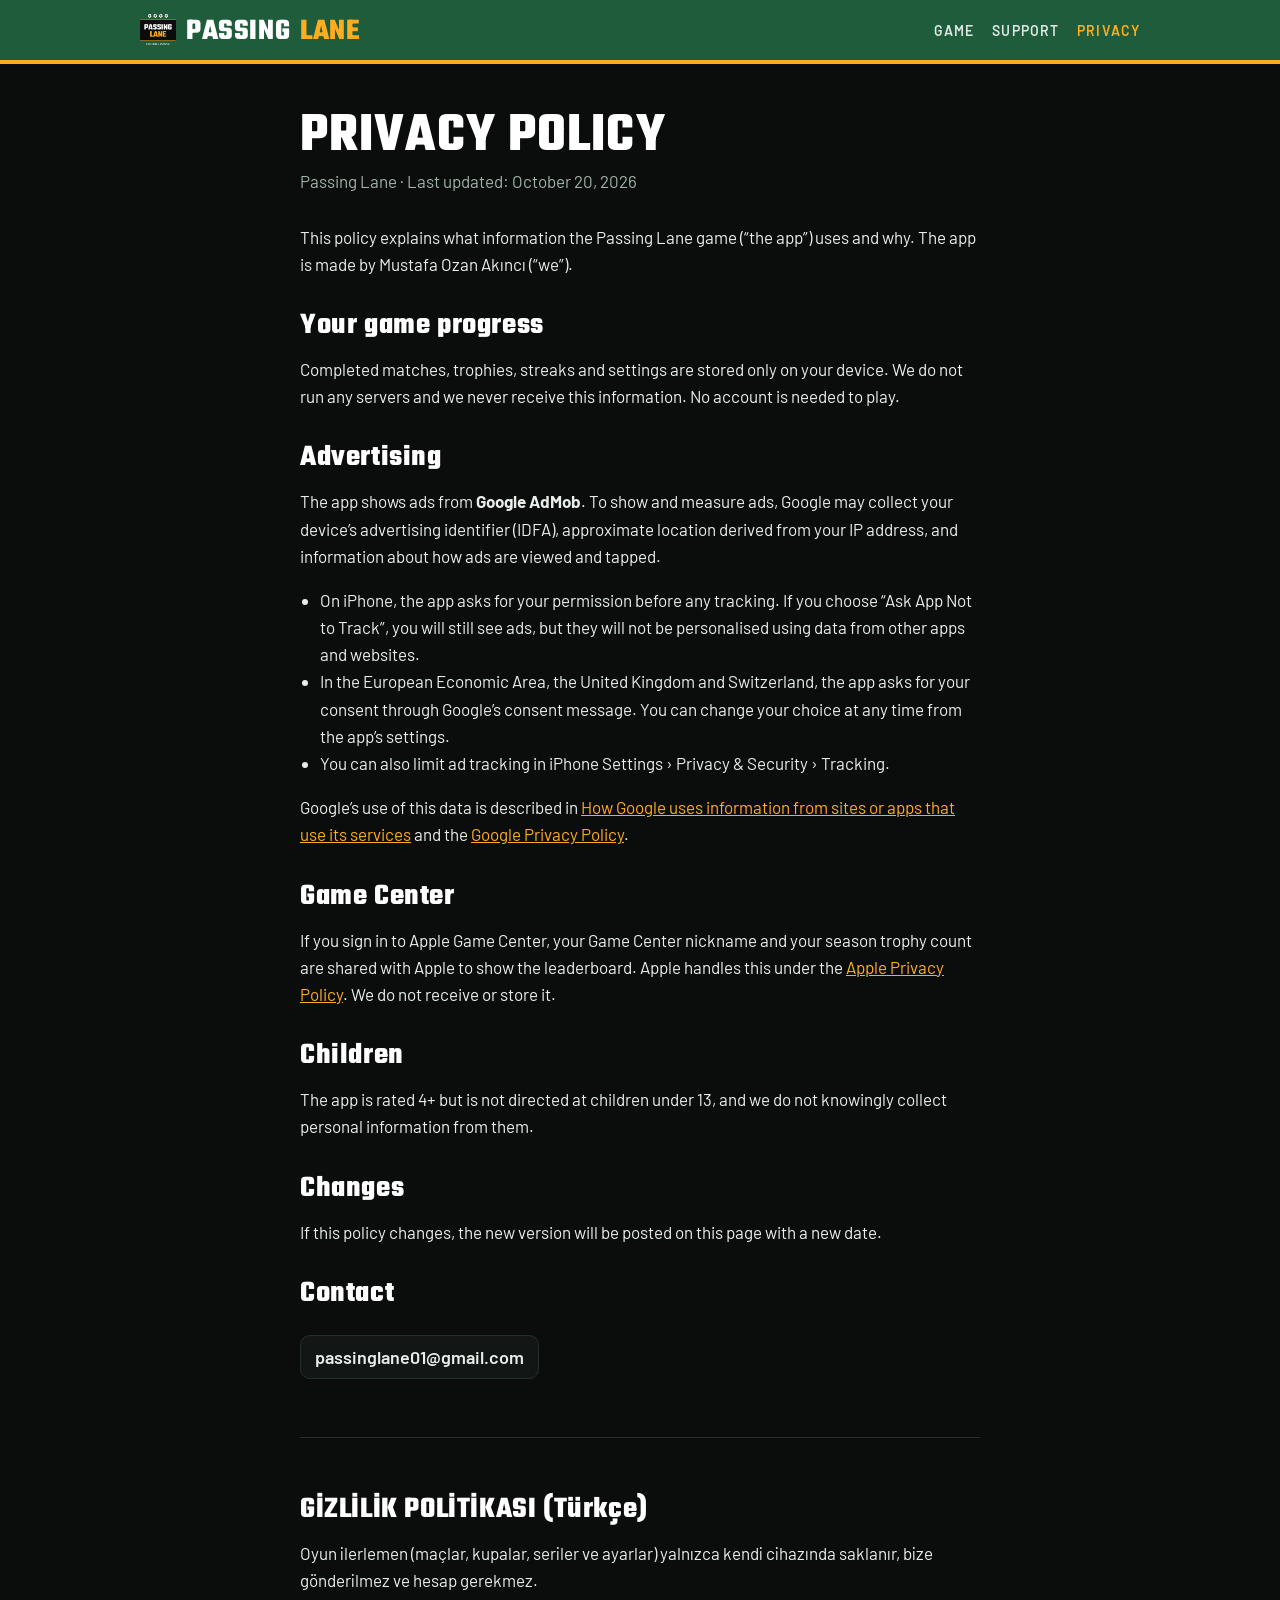
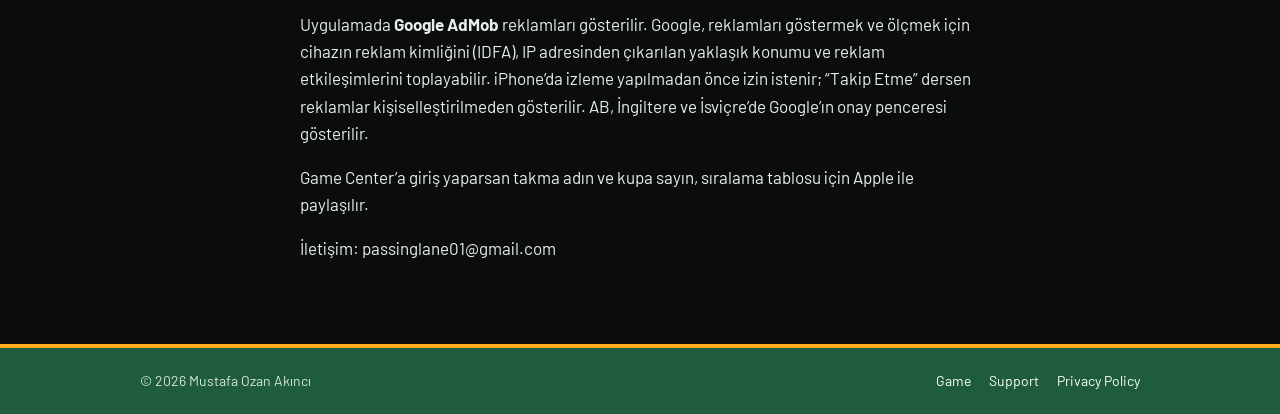
==== privacy.html @ acf5ea75 "Add files via upload" ====
<!doctype html>
<html lang="en">
<head>
<meta charset="utf-8">
<meta name="viewport" content="width=device-width, initial-scale=1, viewport-fit=cover">
<title>Privacy Policy – Passing Lane</title>
<meta name="description" content="Privacy Policy for the Passing Lane iPhone game.">
<meta property="og:title" content="Privacy Policy – Passing Lane">
<meta property="og:description" content="Privacy Policy for the Passing Lane iPhone game.">
<meta property="og:image" content="assets/icon.png">
<link rel="icon" href="assets/favicon.png">
<link rel="apple-touch-icon" href="assets/apple-touch-icon.png">
<meta name="apple-itunes-app" content="app-id=6824521331">
<link rel="preconnect" href="https://fonts.googleapis.com">
<link rel="preconnect" href="https://fonts.gstatic.com" crossorigin>
<link rel="stylesheet" href="https://fonts.googleapis.com/css2?family=Teko:wght@600;700&family=Barlow:ital,wght@0,400;0,600;0,700;1,700&display=swap">
<link rel="stylesheet" href="assets/style.css">
</head>
<body>
<header class="top"><div class="wrap">
  <a class="brand" href="./"><img src="assets/icon.png" alt="" width="36" height="36">PASSING <span>LANE</span></a>
  <nav aria-label="Site">
    <a href="./">Game</a>
    <a href="support.html">Support</a>
    <a href="privacy.html" aria-current="page">Privacy</a>
  </nav>
</div></header>

<main class="wrap doc">
  <h1>PRIVACY POLICY</h1>
  <p class="meta">Passing Lane · Last updated: October 20, 2026</p>

  <p>This policy explains what information the Passing Lane game (“the app”) uses and why. The app is made by Mustafa Ozan Akıncı (“we”).</p>

  <h2>Your game progress</h2>
  <p>Completed matches, trophies, streaks and settings are stored only on your device. We do not run any servers and we never receive this information. No account is needed to play.</p>

  <h2>Advertising</h2>
  <p>The app shows ads from <strong>Google AdMob</strong>. To show and measure ads, Google may collect your device’s advertising identifier (IDFA), approximate location derived from your IP address, and information about how ads are viewed and tapped.</p>
  <ul>
    <li>On iPhone, the app asks for your permission before any tracking. If you choose “Ask App Not to Track”, you will still see ads, but they will not be personalised using data from other apps and websites.</li>
    <li>In the European Economic Area, the United Kingdom and Switzerland, the app asks for your consent through Google’s consent message. You can change your choice at any time from the app’s settings.</li>
    <li>You can also limit ad tracking in iPhone Settings › Privacy &amp; Security › Tracking.</li>
  </ul>
  <p>Google’s use of this data is described in <a href="https://policies.google.com/technologies/partner-sites">How Google uses information from sites or apps that use its services</a> and the <a href="https://policies.google.com/privacy">Google Privacy Policy</a>.</p>

  <h2>Game Center</h2>
  <p>If you sign in to Apple Game Center, your Game Center nickname and your season trophy count are shared with Apple to show the leaderboard. Apple handles this under the <a href="https://www.apple.com/legal/privacy/">Apple Privacy Policy</a>. We do not receive or store it.</p>

  <h2>Children</h2>
  <p>The app is rated 4+ but is not directed at children under 13, and we do not knowingly collect personal information from them.</p>

  <h2>Changes</h2>
  <p>If this policy changes, the new version will be posted on this page with a new date.</p>

  <h2>Contact</h2>
  <p class="mail">passinglane01@gmail.com</p>

  <section class="tr" lang="tr">
    <h2>GİZLİLİK POLİTİKASI (Türkçe)</h2>
    <p>Oyun ilerlemen (maçlar, kupalar, seriler ve ayarlar) yalnızca kendi cihazında saklanır, bize gönderilmez ve hesap gerekmez.</p>
    <p>Uygulamada <strong>Google AdMob</strong> reklamları gösterilir. Google, reklamları göstermek ve ölçmek için cihazın reklam kimliğini (IDFA), IP adresinden çıkarılan yaklaşık konumu ve reklam etkileşimlerini toplayabilir. iPhone’da izleme yapılmadan önce izin istenir; “Takip Etme” dersen reklamlar kişiselleştirilmeden gösterilir. AB, İngiltere ve İsviçre’de Google’ın onay penceresi gösterilir.</p>
    <p>Game Center’a giriş yaparsan takma adın ve kupa sayın, sıralama tablosu için Apple ile paylaşılır.</p>
    <p>İletişim: passinglane01@gmail.com</p>
  </section>
</main>
<footer><div class="wrap">
  <span>© 2026 Mustafa Ozan Akıncı</span>
  <span><a href="./">Game</a><a href="support.html">Support</a><a href="privacy.html">Privacy Policy</a></span>
</div></footer>
</body>
</html>
---- assets/style.css ----
/* Passing Lane site — same language as the app icon:
   pitch-green bands, a black middle, amber hairlines, Teko display + Barlow body. */
:root{
  --green:#1e5c3b; --green-2:#174a2f; --black:#0b0d0c; --panel:#121614;
  --amber:#ffad1f; --orange:#ff5a36; --white:#ffffff; --ink:#e8efea; --muted:#9db3a6; --line:#26302b;
  --display:'Teko','Arial Narrow',Impact,sans-serif;
  --body:'Barlow',system-ui,-apple-system,'Segoe UI',sans-serif;
  color-scheme:dark;
}
*{box-sizing:border-box}
html{-webkit-text-size-adjust:100%}
body{margin:0;background:var(--black);color:var(--ink);font:400 17px/1.6 var(--body)}
a{color:var(--amber)}
img{max-width:100%;display:block}
.wrap{max-width:1040px;margin:0 auto;padding-left:max(20px,env(safe-area-inset-left,0px));padding-right:max(20px,env(safe-area-inset-right,0px))}

/* top bar */
.top{background:var(--green);border-bottom:4px solid var(--amber)}
.top .wrap{display:flex;align-items:center;justify-content:space-between;gap:16px;padding-block:12px}
.brand{display:flex;align-items:center;gap:10px;text-decoration:none;color:var(--white);font:700 30px/1 var(--display);letter-spacing:.02em;padding-top:4px}
.brand img{width:36px;height:36px;border-radius:9px;margin-top:-4px}
.brand span{color:var(--amber)}
nav{display:flex;gap:18px;flex-wrap:wrap}
nav a{color:var(--white);text-decoration:none;font:600 14px var(--body);letter-spacing:.08em;text-transform:uppercase;opacity:.85}
nav a:hover,nav a[aria-current="page"]{opacity:1;color:var(--amber)}

/* hero: the icon, opened up into a page */
.hero{background:var(--black);text-align:center;padding-block:64px 56px}
.hero h1{margin:0;font:700 clamp(64px,15vw,150px)/.8 var(--display);letter-spacing:.01em;color:var(--white)}
.hero h1 span{color:var(--amber)}
.hero .kicker{display:inline-block;margin-top:18px;font:italic 700 clamp(16px,2.6vw,22px) var(--body);letter-spacing:.18em;text-transform:uppercase;color:var(--white)}
.hero p{max-width:560px;margin:18px auto 0;color:var(--muted);font-size:18px;text-wrap:balance}
.cta{display:inline-flex;align-items:center;gap:10px;margin-top:28px;background:var(--amber);color:#17110a;text-decoration:none;font:700 17px var(--body);letter-spacing:.04em;padding:14px 26px;border-radius:12px}
.cta:hover{filter:brightness(1.05)}
.cta svg{width:22px;height:22px}
.facts{display:flex;justify-content:center;flex-wrap:wrap;gap:8px 22px;margin:26px 0 0;padding:0;list-style:none;color:var(--ink);font:600 14px var(--body);letter-spacing:.06em;text-transform:uppercase}
.facts b{font:700 26px/1 var(--display);color:var(--amber);margin-right:6px;letter-spacing:.02em}

.band{height:56px;background:var(--green);border-top:4px solid var(--amber);border-bottom:4px solid var(--amber)}

/* screenshots */
.shots{padding-block:56px}
.shots .grid{display:grid;grid-template-columns:repeat(4,minmax(0,1fr));gap:18px}
.shot{margin:0}
.shot img{border-radius:20px;border:1px solid var(--line)}
.shot figcaption{margin-top:10px;font:600 15px/1.35 var(--body);color:var(--ink)}
.shot figcaption small{display:block;font-weight:400;color:var(--muted);font-size:14px}

/* how to play */
.how{background:var(--panel);border-top:1px solid var(--line);border-bottom:1px solid var(--line);padding-block:56px}
h2{margin:0 0 22px;font:700 44px/.9 var(--display);letter-spacing:.02em;color:var(--white)}
h2 span{color:var(--amber)}
.rules{display:grid;grid-template-columns:repeat(2,minmax(0,1fr));gap:14px 32px;margin:0;padding:0;list-style:none}
.rules li{display:flex;gap:14px;align-items:flex-start}
.tok{flex:none;width:38px;height:38px;border-radius:50%;display:grid;place-items:center;font:700 22px/1 var(--display);padding-top:3px;background:#12203a;color:#fff;border:2.5px solid #fff}
.tok.g{background:#f6c83b;color:#12203a}
.tok.d{border-radius:5px;width:14px;margin-inline:12px;background:#2f6fe0}
.tok.p{border-radius:8px;height:14px;margin-block:12px;background:var(--orange);border-color:var(--orange)}
.rules b{color:var(--white)}

/* modes */
.modes{padding-block:56px}
.modes .grid{display:grid;grid-template-columns:repeat(3,minmax(0,1fr));gap:18px}
.mode{border:1px solid var(--line);border-top:4px solid var(--amber);border-radius:6px;padding:20px;background:var(--panel)}
.mode h3{margin:0 0 6px;font:700 30px/1 var(--display);letter-spacing:.03em;color:var(--white);padding-top:3px}
.mode p{margin:0;color:var(--muted)}

/* text pages */
.doc{max-width:720px;padding-block:48px 64px}
.doc h1{margin:0 0 6px;font:700 56px/.9 var(--display);color:var(--white);letter-spacing:.02em}
.doc .meta{color:var(--muted);margin:0 0 28px}
.doc h2{font-size:30px;margin:34px 0 10px}
.doc p,.doc li{color:var(--ink)}
.doc ul{padding-left:20px}
.doc .mail{display:inline-block;font:600 18px var(--body);background:var(--panel);border:1px solid var(--line);padding:10px 14px;border-radius:10px;user-select:all}
details{border-bottom:1px solid var(--line);padding:14px 0}
summary{cursor:pointer;font:600 18px var(--body);color:var(--white);list-style:none}
summary::-webkit-details-marker{display:none}
summary::after{content:"+";float:right;color:var(--amber);font-weight:700}
details[open] summary::after{content:"−"}
details p{margin:10px 0 0;color:var(--muted)}
.tr{margin-top:40px;padding-top:24px;border-top:1px solid var(--line)}

/* footer */
footer{background:var(--green);border-top:4px solid var(--amber)}
footer .wrap{display:flex;justify-content:space-between;align-items:center;flex-wrap:wrap;gap:12px;padding-block:22px;font-size:14px;color:#d7e6dc}
footer a{color:var(--white);text-decoration:none;margin-left:18px}
footer a:first-child{margin-left:0}
footer a:hover{color:var(--amber)}

a:focus-visible,summary:focus-visible{outline:2px solid var(--amber);outline-offset:3px;border-radius:4px}

@media (max-width:820px){
  .shots .grid{grid-template-columns:repeat(2,minmax(0,1fr))}
  .modes .grid,.rules{grid-template-columns:minmax(0,1fr)}
}
@media (max-width:520px){
  nav{gap:12px}
  nav a{font-size:12px}
  .brand{font-size:24px}.brand img{width:30px;height:30px}
  .hero{padding-block:44px 40px}
}
@media (max-width:520px){
  .top .wrap{flex-direction:column;align-items:flex-start;gap:8px;padding-block:10px}
  nav{gap:18px}
}
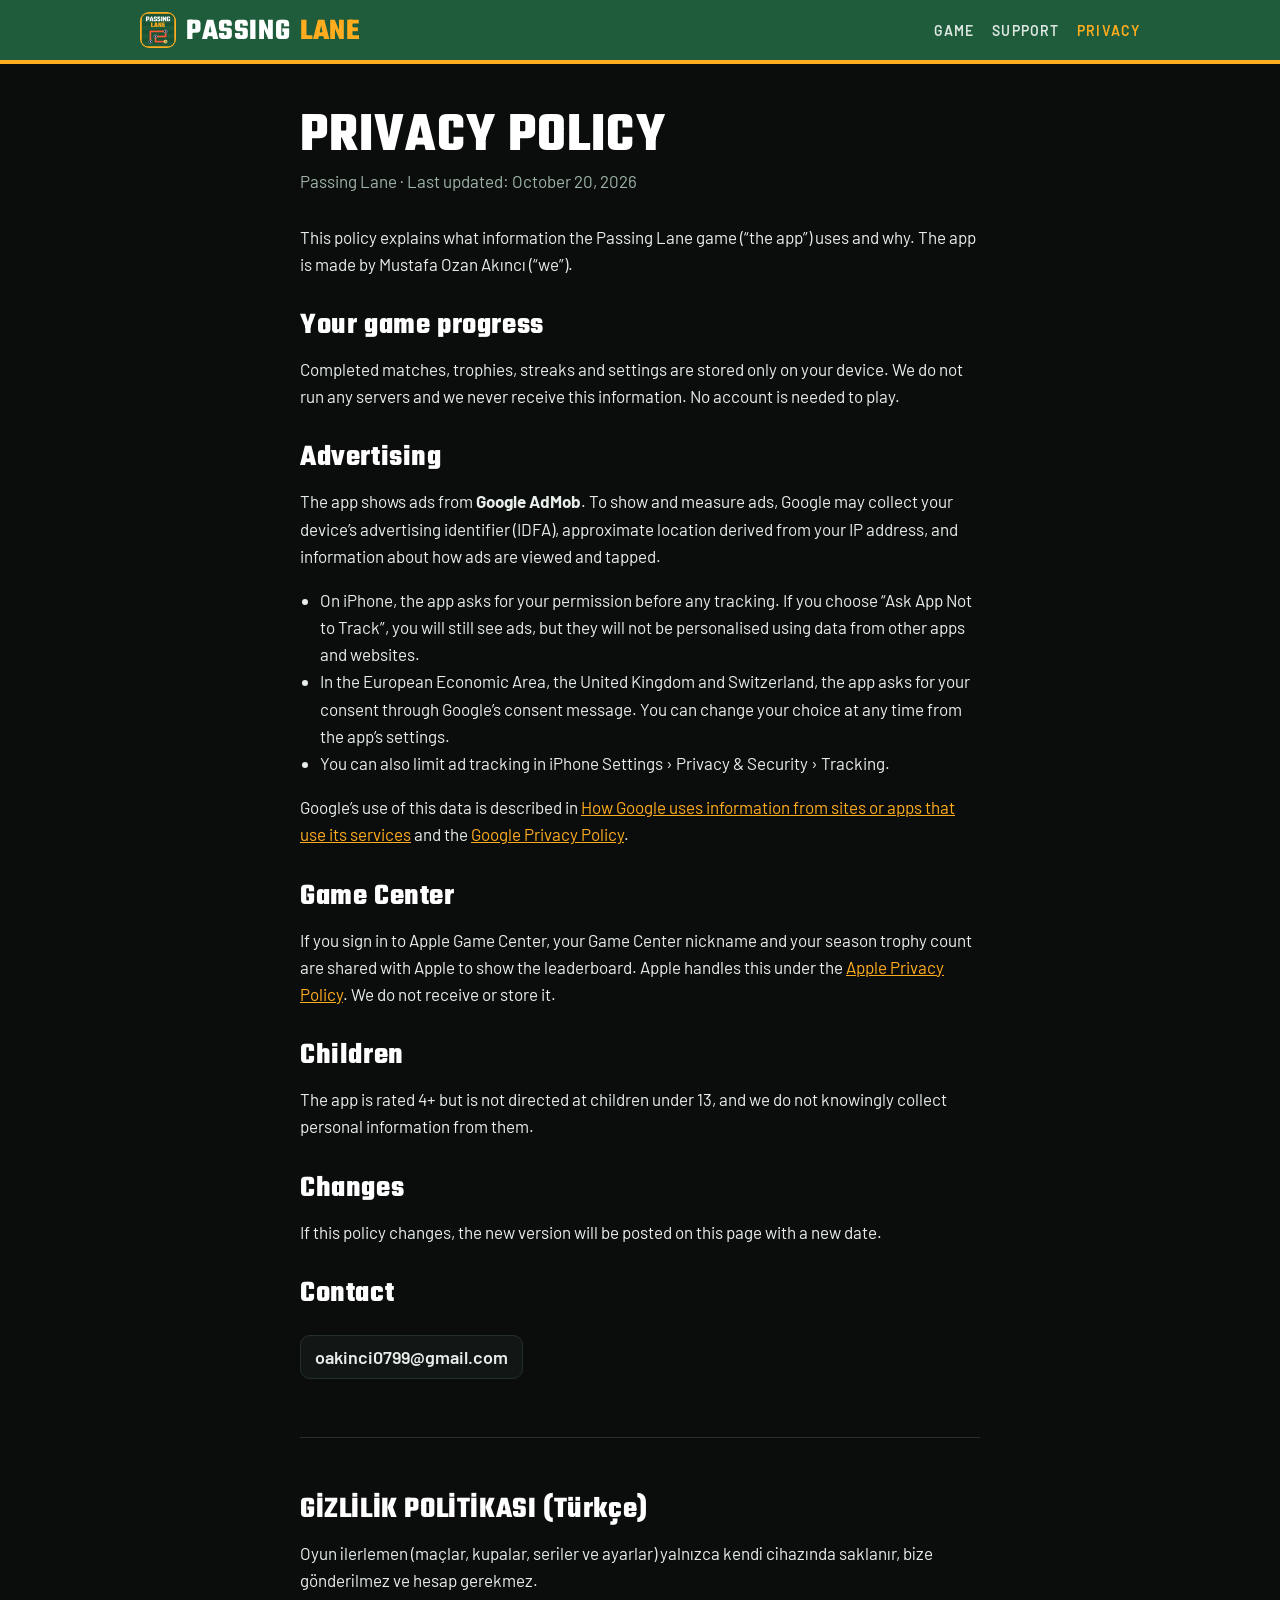
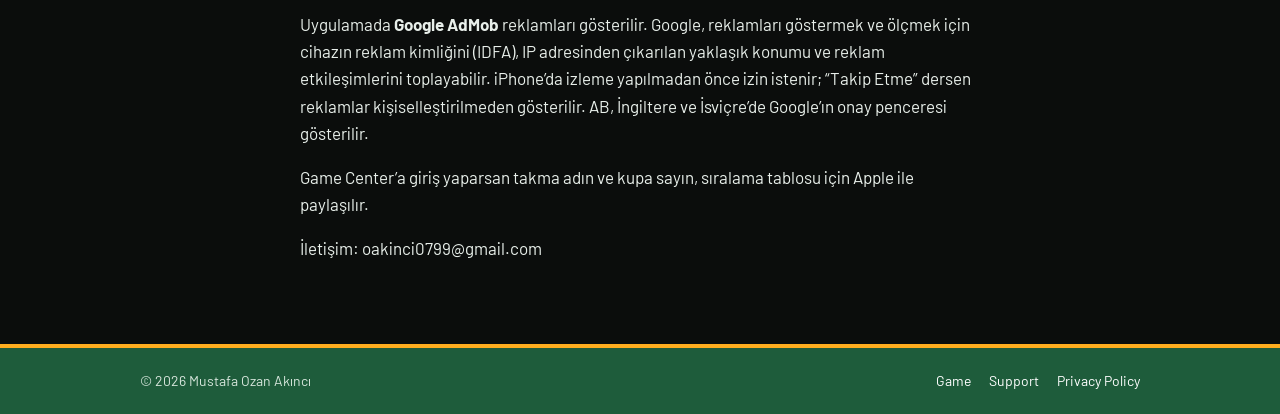
==== commit 5b0846a4: "Add files via upload" ====
--- a/privacy.html
+++ b/privacy.html
@@ -54,14 +54,14 @@
   <p>If this policy changes, the new version will be posted on this page with a new date.</p>
 
   <h2>Contact</h2>
-  <p class="mail">passinglane01@gmail.com</p>
+  <p class="mail">oakinci0799@gmail.com</p>
 
   <section class="tr" lang="tr">
     <h2>GİZLİLİK POLİTİKASI (Türkçe)</h2>
     <p>Oyun ilerlemen (maçlar, kupalar, seriler ve ayarlar) yalnızca kendi cihazında saklanır, bize gönderilmez ve hesap gerekmez.</p>
     <p>Uygulamada <strong>Google AdMob</strong> reklamları gösterilir. Google, reklamları göstermek ve ölçmek için cihazın reklam kimliğini (IDFA), IP adresinden çıkarılan yaklaşık konumu ve reklam etkileşimlerini toplayabilir. iPhone’da izleme yapılmadan önce izin istenir; “Takip Etme” dersen reklamlar kişiselleştirilmeden gösterilir. AB, İngiltere ve İsviçre’de Google’ın onay penceresi gösterilir.</p>
     <p>Game Center’a giriş yaparsan takma adın ve kupa sayın, sıralama tablosu için Apple ile paylaşılır.</p>
-    <p>İletişim: passinglane01@gmail.com</p>
+    <p>İletişim: oakinci0799@gmail.com</p>
   </section>
 </main>
 <footer><div class="wrap">
--- a/assets/style.css
+++ b/assets/style.css
@@ -11,7 +11,7 @@
 html{-webkit-text-size-adjust:100%}
 body{margin:0;background:var(--black);color:var(--ink);font:400 17px/1.6 var(--body)}
 a{color:var(--amber)}
-img{max-width:100%;display:block}
+img{max-width:100%;height:auto;display:block}
 .wrap{max-width:1040px;margin:0 auto;padding-left:max(20px,env(safe-area-inset-left,0px));padding-right:max(20px,env(safe-area-inset-right,0px))}
 
 /* top bar */
@@ -104,3 +104,6 @@
   .top .wrap{flex-direction:column;align-items:flex-start;gap:8px;padding-block:10px}
   nav{gap:18px}
 }
+/* screenshots sit in a slim phone-style frame and never grow past a phone's size */
+.shot img{border:6px solid #1a1f1c;border-radius:26px;max-width:260px;width:100%;margin-inline:auto;background:#0b0d0c}
+.shot figcaption{text-align:center}
